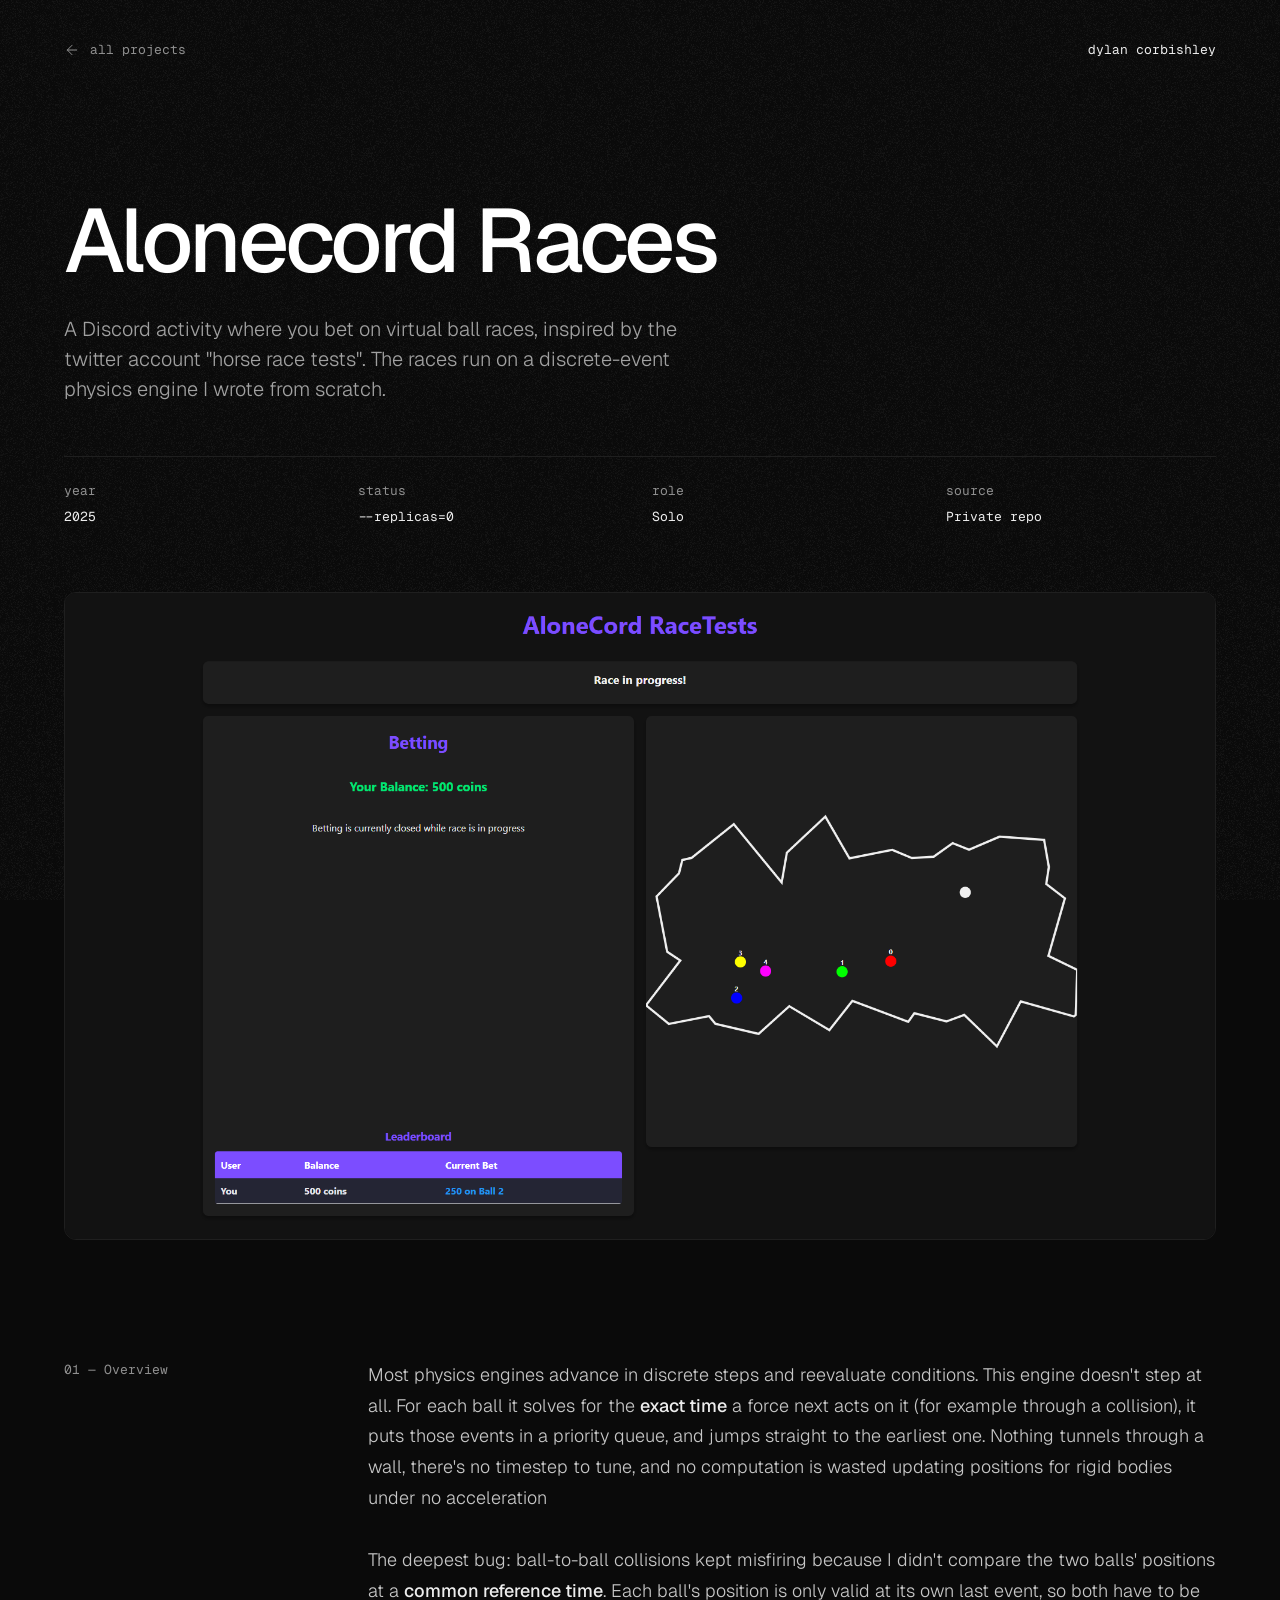
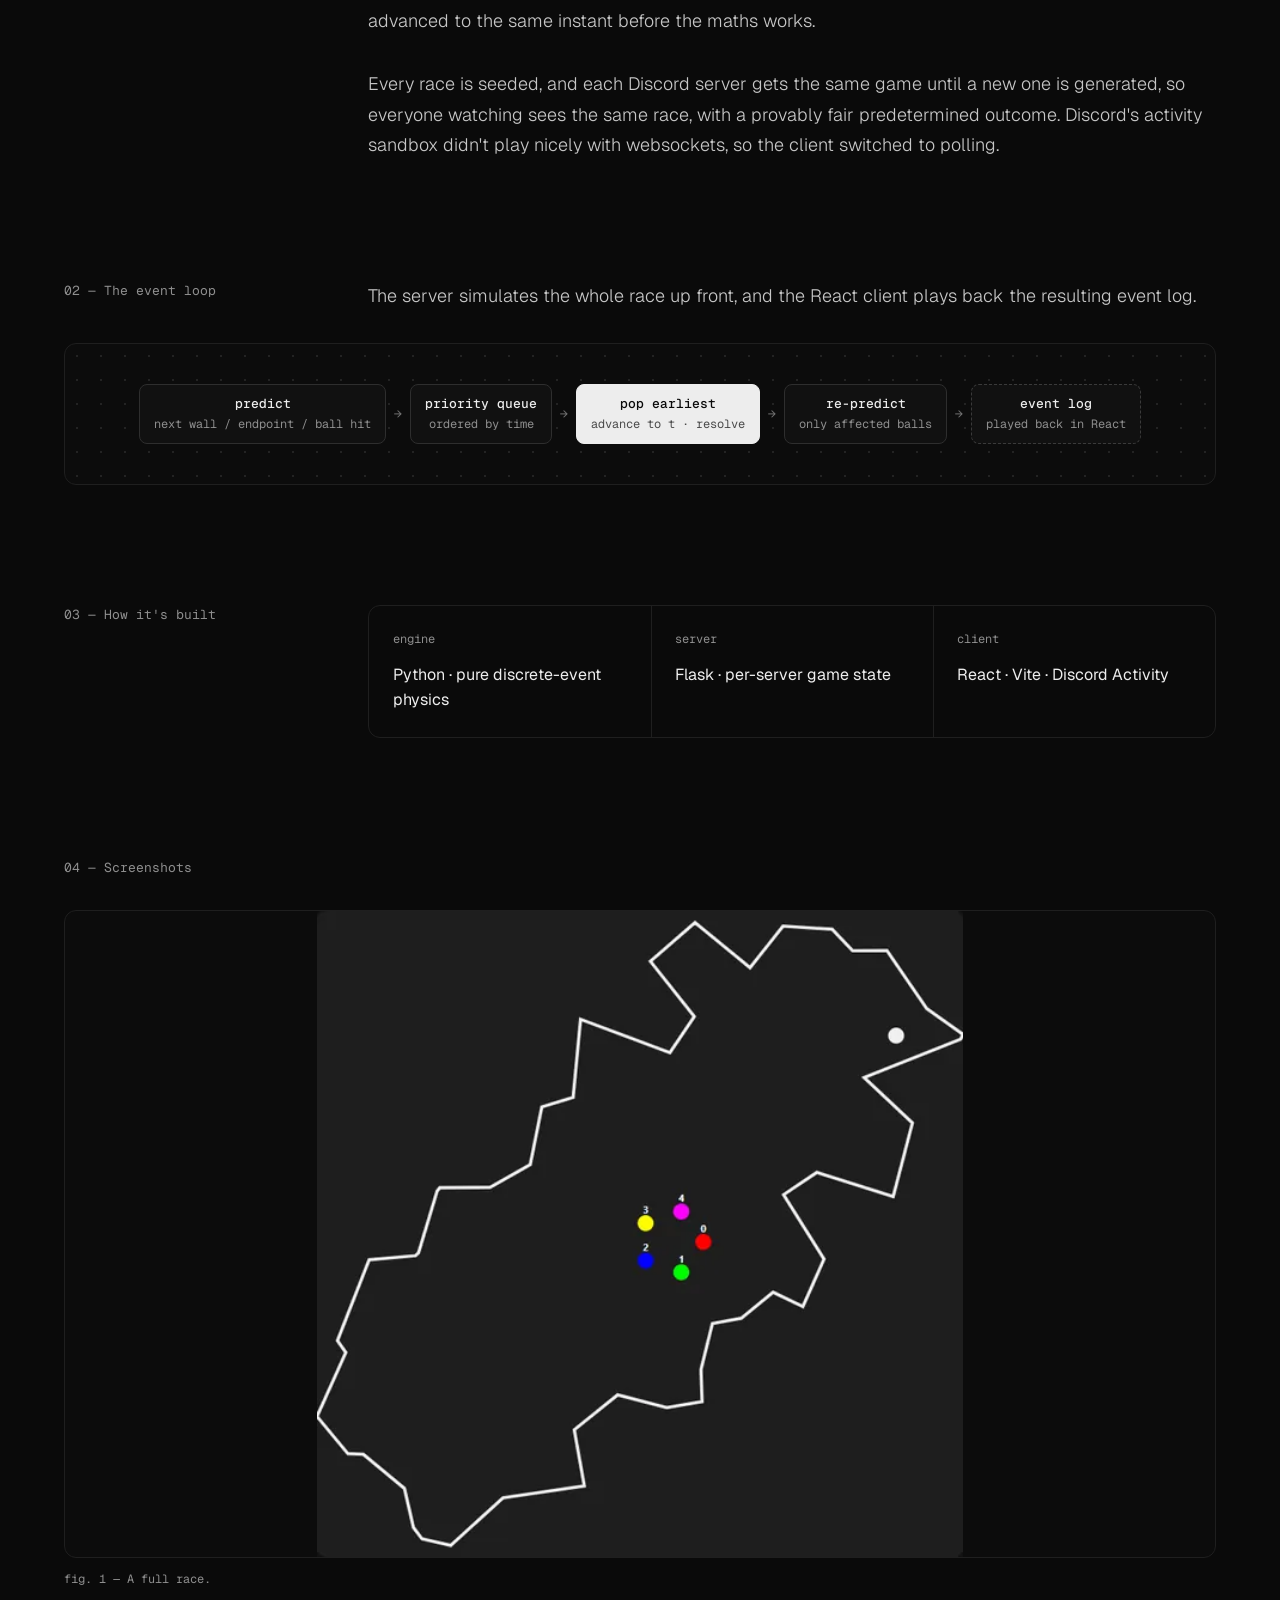
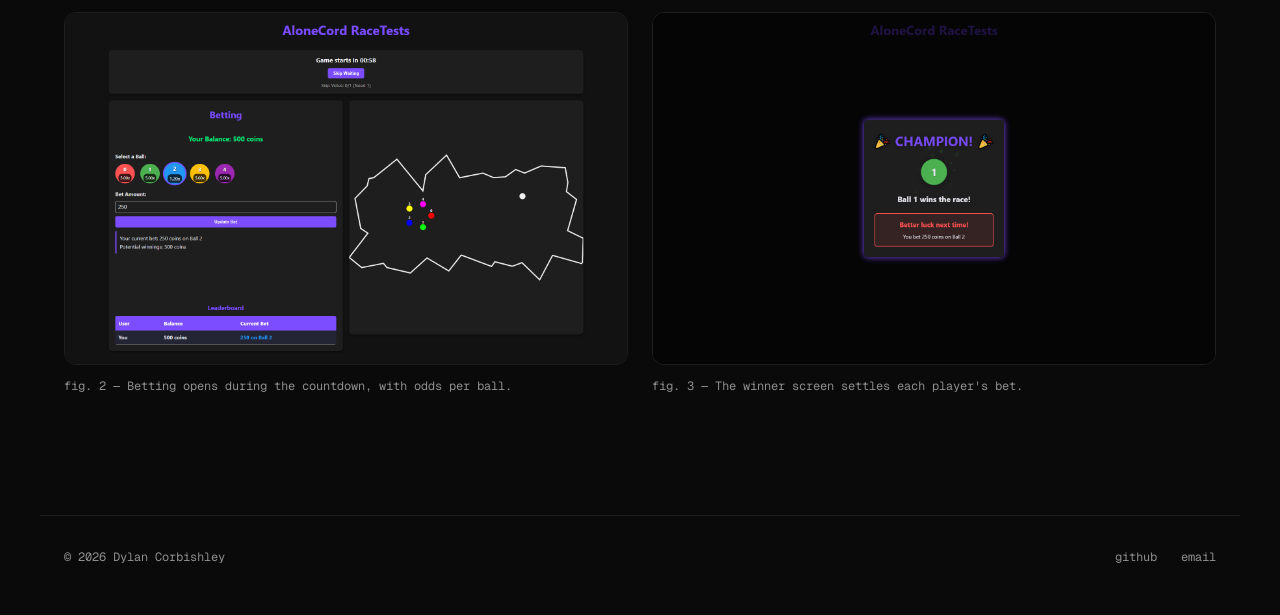
==== projects/alonecord-races.html @ eb1f4df1 "First pass static portfolio page" ====
<!doctype html>
<html lang="en">
<head>
<meta charset="utf-8">
<meta name="viewport" content="width=device-width, initial-scale=1">
<title>Alonecord Races — Dylan Corbishley</title>
<meta name="description" content="Alonecord Races: a Discord activity for betting on marble races, run by a discrete-event physics engine.">
<link rel="preconnect" href="https://fonts.googleapis.com">
<link rel="preconnect" href="https://fonts.gstatic.com" crossorigin>
<link href="https://fonts.googleapis.com/css2?family=Geist:wght@300;400;500;600&family=Geist+Mono:wght@400;500&display=swap" rel="stylesheet">
<link rel="stylesheet" href="../css/style.css">
</head>
<body>

<header class="site-header wrap">
  <a class="navlink" href="../index.html#work">
    <svg aria-hidden="true" width="16" height="16" viewBox="0 0 24 24" fill="none" stroke="currentColor" stroke-width="1.5" stroke-linecap="round" stroke-linejoin="round"><path d="M19 12H5"></path><path d="m12 19-7-7 7-7"></path></svg>
    <span>all projects</span>
  </a>
  <a class="navlink home" href="../index.html">dylan corbishley</a>
</header>

<main>
  <section class="intro wrap">
    <h1 class="display sm decode">Alonecord Races</h1>
    <p class="lede">A Discord activity where you bet on virtual ball races, inspired by the twitter account "horse race tests". The races run on a discrete-event physics engine I wrote from scratch.</p>
    <dl class="meta">
      <div><dt>year</dt><dd>2025</dd></div>
      <div><dt>status</dt><dd>--replicas=0</dd></div>
      <div><dt>role</dt><dd>Solo</dd></div>
      <div><dt>source</dt><dd>Private repo</dd></div>
    </dl>
  </section>

  <section class="block wrap">
    <div class="shot r169" data-src="../assets/shots/alonecord-hero.png">[ alonecord-hero.png ]</div>
  </section>

  <section class="block wrap">
    <div class="row">
      <h2>01 — Overview</h2>
      <div class="body prose">
        <p>Most physics engines advance in discrete steps and reevaluate conditions. This engine doesn't step at all. For each ball it solves for the <strong>exact time</strong> a force next acts on it (for example through a collision), it puts those events in a priority queue, and jumps straight to the earliest one. Nothing tunnels through a wall, there's no timestep to tune, and no computation is wasted updating positions for rigid bodies under no acceleration</p>
        <p>The deepest bug: ball-to-ball collisions kept misfiring because I didn't compare the two balls' positions at a <strong>common reference time</strong>. Each ball's position is only valid at its own last event, so both have to be advanced to the same instant before the maths works.</p>
        <p>Every race is seeded, and each Discord server gets the same game until a new one is generated, so everyone watching sees the same race, with a provably fair predetermined outcome. Discord's activity sandbox didn't play nicely with websockets, so the client switched to polling.</p>
      </div>
    </div>
  </section>

  <section class="block wrap">
    <div class="row">
      <h2>02 — The event loop</h2>
      <div class="body prose">
        <p>The server simulates the whole race up front, and the React client plays back the resulting event log.</p>
      </div>
    </div>
    <div class="diagram spaced">
      <div class="chain" role="img" aria-label="Event loop: predict each ball's next collision, push events into a priority queue ordered by time, pop the earliest, advance all balls to that time and resolve the collision, then re-predict only the balls involved. The finished event log is played back by the React client.">
        <div class="node"><b>predict</b><small>next wall / endpoint / ball hit</small></div>
        <span class="arrow">→</span>
        <div class="node"><b>priority queue</b><small>ordered by time</small></div>
        <span class="arrow">→</span>
        <div class="node core"><b>pop earliest</b><small>advance to t · resolve</small></div>
        <span class="arrow">→</span>
        <div class="node"><b>re-predict</b><small>only affected balls</small></div>
        <span class="arrow">→</span>
        <div class="node store"><b>event log</b><small>played back in React</small></div>
      </div>
    </div>
  </section>

  <section class="block wrap">
    <div class="row">
      <h2>03 — How it's built</h2>
      <div class="body">
        <div class="stack">
          <div><span class="k">engine</span><span class="v">Python · pure discrete-event physics</span></div>
          <div><span class="k">server</span><span class="v">Flask · per-server game state</span></div>
          <div><span class="k">client</span><span class="v">React · Vite · Discord Activity</span></div>
        </div>
      </div>
    </div>
  </section>

  <section class="block wrap">
    <h2 class="label">04 — Screenshots</h2>
    <div class="shots">
      <figure class="wide">
        <div class="shot r169 contain" data-src="../assets/shots/alonecord-race.webp">[ alonecord-race.webp ]</div>
        <figcaption>fig. 1 — A full race.</figcaption>
      </figure>
      <figure>
        <div class="shot" data-src="../assets/shots/alonecord-betting.png">[ alonecord-betting.png ]</div>
        <figcaption>fig. 2 — Betting opens during the countdown, with odds per ball.</figcaption>
      </figure>
      <figure>
        <div class="shot" data-src="../assets/shots/alonecord-winner.png">[ alonecord-winner.png ]</div>
        <figcaption>fig. 3 — The winner screen settles each player's bet.</figcaption>
      </figure>
    </div>
  </section>
</main>

<footer class="site-footer wrap">
  <span>© 2026 Dylan Corbishley</span>
  <nav aria-label="Footer"><a href="https://github.com/Dodo-alone">github</a><a href="mailto:djcbish@gmail.com">email</a></nav>
</footer>
<div class="grain" aria-hidden="true"></div>
<script src="../js/site.js"></script>
</body>
</html>
---- css/style.css ----
/* Portfolio — dark, Geist, grain. Ported from the Claude Design canvas. */

:root {
  --bg: #0a0a0a;
  --surface: #0c0c0c;
  --surface-2: #111111;
  --line: #1f1f1f;
  --line-2: #2e2e2e;
  --text: #ededed;
  --text-strong: #ffffff;
  --text-body: #c7c7c7;
  --muted: #a1a1a1;
  --dim: #8f8f8f;
  --faint: #6e6e6e;
  --sans: 'Geist', system-ui, sans-serif;
  --mono: 'Geist Mono', ui-monospace, monospace;
}

* { box-sizing: border-box; }

html { color-scheme: dark; }

body {
  margin: 0;
  min-height: 100vh;
  background: var(--bg);
  color: var(--text);
  font-family: var(--sans);
  font-size: 16px;
  line-height: 1.6;
  -webkit-font-smoothing: antialiased;
}

a { color: var(--text); text-decoration: none; }
a:hover { color: var(--text-strong); }
img { max-width: 100%; }

.mono { font-family: var(--mono); }

.wrap {
  max-width: 1200px;
  margin: 0 auto;
  padding-left: 24px;
  padding-right: 24px;
}

/* ---------- header / footer ---------- */

.site-header {
  display: flex;
  flex-wrap: wrap;
  align-items: center;
  justify-content: space-between;
  gap: 8px 16px;
  padding-top: 28px;
  padding-bottom: 28px;
  font-family: var(--mono);
  font-size: 13px;
}

.site-header nav { display: flex; flex-wrap: wrap; gap: 0 28px; }

.navlink {
  display: inline-flex;
  align-items: center;
  gap: 10px;
  min-height: 44px;
  color: var(--dim);
  transition: color .15s;
}
.navlink:hover { color: var(--text-strong); }
.navlink.home { color: var(--text); }

.site-footer {
  display: flex;
  flex-wrap: wrap;
  justify-content: space-between;
  align-items: center;
  gap: 16px;
  padding-top: 32px;
  padding-bottom: 48px;
  border-top: 1px solid var(--line);
  font-family: var(--mono);
  font-size: 12px;
  color: var(--dim);
}
.site-footer nav { display: flex; flex-wrap: wrap; gap: 0 24px; }
.site-footer a { color: var(--dim); }
.site-footer a:hover { color: var(--text-strong); }

/* ---------- type ---------- */

.eyebrow {
  font-family: var(--mono);
  font-size: 13px;
  color: var(--dim);
  letter-spacing: 0.02em;
}

.display {
  margin: 0;
  font-size: clamp(48px, 9vw, 128px);
  line-height: 0.95;
  font-weight: 500;
  letter-spacing: -0.045em;
  color: var(--text-strong);
}
.display.sm { font-size: clamp(44px, 7vw, 96px); line-height: 1; letter-spacing: -0.04em; }

.lede {
  margin: 0;
  max-width: 640px;
  font-size: 20px;
  line-height: 1.5;
  color: var(--muted);
  font-weight: 300;
}

.prose {
  display: flex;
  flex-direction: column;
  gap: 20px;
  font-size: 18px;
  line-height: 1.7;
  color: var(--text-body);
  font-weight: 300;
}
.prose p, .prose ul { margin: 0; }
.prose ul { padding-left: 1.2em; display: flex; flex-direction: column; gap: 8px; }
.prose strong { color: var(--text); font-weight: 500; }
.prose code { font-family: var(--mono); font-size: 0.85em; color: var(--text); }
.prose a { text-decoration: underline; text-decoration-color: var(--faint); text-underline-offset: 3px; }

/* ---------- sections ---------- */

.intro {
  display: flex;
  flex-direction: column;
  gap: 28px;
  padding-top: 96px;
  padding-bottom: 64px;
}

.block { padding-bottom: 120px; }

.section-head {
  display: flex;
  align-items: baseline;
  justify-content: space-between;
  gap: 16px;
  padding-bottom: 16px;
  margin-bottom: 32px;
  border-bottom: 1px solid var(--line);
  font-family: var(--mono);
  font-size: 13px;
}
.section-head h2 { margin: 0; font-size: 13px; font-weight: 400; color: var(--text); }
.section-head span { color: var(--dim); }

.label {
  margin: 0 0 32px;
  font-family: var(--mono);
  font-size: 13px;
  font-weight: 400;
  color: var(--dim);
}

/* label column + body column */
.row { display: flex; flex-wrap: wrap; gap: 32px 64px; }
.row > h2 {
  margin: 0;
  flex: 1 1 240px;
  font-family: var(--mono);
  font-size: 13px;
  font-weight: 400;
  color: var(--dim);
}
.row > .body { flex: 999 1 560px; min-width: 0; display: flex; flex-direction: column; gap: 32px; }

/* ---------- meta list ---------- */

.meta {
  margin: 24px 0 0;
  display: grid;
  grid-template-columns: repeat(auto-fit, minmax(160px, 1fr));
  gap: 24px;
  padding-top: 24px;
  border-top: 1px solid var(--line);
  font-family: var(--mono);
  font-size: 13px;
}
.meta div { display: flex; flex-direction: column; gap: 6px; }
.meta dt { color: var(--dim); }
.meta dd { margin: 0; color: var(--text); }

/* ---------- screenshots / placeholders ---------- */

.shot {
  position: relative;
  display: flex;
  align-items: center;
  justify-content: center;
  overflow: hidden;
  border: 1px solid var(--line);
  border-radius: 12px;
  background-color: #0f0f0f;
  background-image: repeating-linear-gradient(135deg, #171717 0 1px, transparent 1px 14px);
  font-family: var(--mono);
  font-size: 12px;
  color: var(--faint);
  text-align: center;
  padding: 16px;
  aspect-ratio: 16 / 10;
}
.shot.r169 { aspect-ratio: 16 / 9; }
.shot.r219 { aspect-ratio: 21 / 9; }
.shot.has-img { padding: 0; background: var(--surface); }
.shot > img { display: block; width: 100%; height: 100%; object-fit: cover; }
.shot.contain > img { object-fit: contain; }
.shot.pixel > img { image-rendering: pixelated; }

figure { margin: 0; display: flex; flex-direction: column; gap: 12px; }
figcaption { font-family: var(--mono); font-size: 12px; color: var(--dim); line-height: 1.5; }

.shots {
  display: grid;
  grid-template-columns: repeat(auto-fill, minmax(min(100%, 480px), 1fr));
  gap: 24px;
}
.shots .wide { grid-column: 1 / -1; }

/* ---------- hero (about me) ---------- */

.hero { display: flex; flex-direction: column; gap: 28px; padding-top: 120px; padding-bottom: 120px; }
.hero .lede-stack { display: flex; flex-direction: column; gap: 16px; }

.button {
  display: inline-flex;
  align-items: center;
  gap: 10px;
  min-height: 44px;
  padding: 0 18px;
  border: 1px solid var(--line-2);
  border-radius: 999px;
  color: var(--text);
  transition: border-color .2s, background-color .2s;
}
.button:hover { border-color: #5a5a5a; background: var(--surface-2); }
.button.primary { background: var(--text); color: var(--bg); border-color: var(--text); }
.button.primary:hover { background: var(--text-strong); color: var(--bg); }

.points {
  display: grid;
  grid-template-columns: repeat(auto-fit, minmax(240px, 1fr));
  border: 1px solid var(--line);
  border-radius: 12px;
  overflow: hidden;
}
.points > div { box-shadow: 1px 0 0 var(--line), 0 1px 0 var(--line); padding: 24px; display: flex; flex-direction: column; gap: 8px; }
.points b { font-weight: 500; color: var(--text-strong); font-size: 16px; }
.points span { color: var(--muted); font-size: 15px; font-weight: 300; }

/* ---------- project cards ---------- */

.cards {
  display: grid;
  grid-template-columns: repeat(auto-fill, minmax(min(100%, 360px), 1fr));
  gap: 24px;
}

.card {
  display: flex;
  flex-direction: column;
  border: 1px solid var(--line);
  border-radius: 12px;
  overflow: hidden;
  background: var(--surface);
  color: var(--text);
  transition: border-color .2s ease, background-color .2s ease;
}
.card:hover { border-color: #5a5a5a; background-color: var(--surface-2); color: var(--text); }
.card .shot { border: 0; border-bottom: 1px solid var(--line); border-radius: 0; transition: filter .25s ease; }
.card:hover .shot { filter: brightness(1.25); }
.card .card-body { padding: 24px; display: flex; flex-direction: column; gap: 10px; flex: 1; }
.card .card-meta { font-family: var(--mono); font-size: 12px; color: var(--dim); }
.card .card-title { display: flex; justify-content: space-between; align-items: center; gap: 16px; }
.card h3 { margin: 0; font-size: 22px; font-weight: 500; letter-spacing: -0.02em; color: var(--text-strong); }
.card p { margin: 0; font-size: 15px; color: var(--muted); }
.card .go { flex: none; transition: transform .2s ease, stroke .2s ease; }
.card:hover .go { transform: translate(3px, -3px); stroke: var(--text-strong); }

/* Three columns on a 6-track grid, so a short last row never leaves a gap:
   two leftover cards split the row, one leftover card spans it sideways. */
@media (min-width: 1176px) {
  .cards { grid-template-columns: repeat(6, 1fr); }
  .cards > .card { grid-column: span 2; }
  .cards > .card:nth-last-child(2):nth-child(3n+1),
  .cards > .card:last-child:nth-child(3n+2) { grid-column: span 3; }
  .cards > .card:last-child:nth-child(3n+1) { grid-column: 1 / -1; flex-direction: row; }
  .cards > .card:last-child:nth-child(3n+1) .shot { flex: 0 0 calc((100% - 48px) / 3); border-bottom: 0; border-right: 1px solid var(--line); }
  .cards > .card:last-child:nth-child(3n+1) .card-body { justify-content: center; }
}

/* The featured tile: one wide card, image beside the text. */
.card.featured h3 { font-size: clamp(28px, 4vw, 44px); letter-spacing: -0.03em; }
.card.featured .card-body { gap: 16px; padding: 32px; }
.card.featured p { font-size: 17px; font-weight: 300; max-width: 560px; }
.facts { margin: 0; padding: 0; list-style: none; display: flex; flex-direction: column; gap: 8px; font-family: var(--mono); font-size: 13px; color: var(--text); }
.facts li::before { content: "→"; color: var(--dim); margin-right: 10px; }
@media (min-width: 960px) {
  .card.featured { flex-direction: row; }
  .card.featured .shot { flex: 0 0 55%; border-bottom: 0; border-right: 1px solid var(--line); }
  .card.featured .card-body { justify-content: center; padding: 40px; }
}

.tag {
  display: inline-block;
  padding: 2px 8px;
  border: 1px solid var(--line-2);
  border-radius: 999px;
  font-family: var(--mono);
  font-size: 11px;
  color: var(--muted);
  white-space: nowrap;
}
.tag.live { color: var(--text); border-color: #4a4a4a; }

/* ---------- metrics ---------- */

.metrics {
  display: grid;
  grid-template-columns: repeat(auto-fit, minmax(200px, 1fr));
  border: 1px solid var(--line);
  border-radius: 12px;
  overflow: hidden;
}
.metrics > div { box-shadow: 1px 0 0 var(--line), 0 1px 0 var(--line); padding: 32px; display: flex; flex-direction: column; gap: 8px; }
.metrics b { font-size: 40px; font-weight: 500; letter-spacing: -0.03em; color: var(--text-strong); line-height: 1.1; }
.metrics span { font-family: var(--mono); font-size: 12px; color: var(--dim); }

/* ---------- stack grid ---------- */

.stack {
  display: grid;
  grid-template-columns: repeat(auto-fit, minmax(240px, 1fr));
  border: 1px solid var(--line);
  border-radius: 12px;
  overflow: hidden;
}
.stack > div { box-shadow: 1px 0 0 var(--line), 0 1px 0 var(--line); padding: 24px; display: flex; flex-direction: column; gap: 12px; }
.stack .k { font-family: var(--mono); font-size: 12px; color: var(--dim); }
.stack .v { font-size: 16px; color: var(--text); }

/* ---------- diagrams (flow layout, no absolute positioning) ---------- */

.diagram {
  border: 1px solid var(--line);
  border-radius: 12px;
  background-color: var(--surface);
  background-image: radial-gradient(#232323 1px, transparent 1px);
  background-size: 24px 24px;
  padding: 40px 24px;
  font-family: var(--mono);
  font-size: 13px;
  line-height: 18px;
}

.diagram.spaced { margin-top: 32px; }

.flow { display: flex; flex-direction: column; align-items: center; gap: 0; max-width: 720px; margin: 0 auto; }
.flow .tier { display: flex; flex-wrap: wrap; justify-content: center; gap: 16px; width: 100%; }
.flow .arrow { display: flex; justify-content: center; gap: 16px; width: 100%; padding: 6px 0; color: var(--faint); font-size: 12px; }
.flow .arrow span { flex: 1; max-width: 220px; text-align: center; }
.flow .arrow span:only-child { max-width: none; }

.chain { display: flex; flex-wrap: wrap; align-items: center; justify-content: center; gap: 10px 8px; }
.chain .arrow { color: var(--faint); }

.node {
  flex: 1 1 200px;
  max-width: 340px;
  min-height: 72px;
  padding: 12px;
  display: flex;
  flex-direction: column;
  align-items: center;
  justify-content: center;
  text-align: center;
  gap: 2px;
  background: var(--surface-2);
  border: 1px solid var(--line-2);
  border-radius: 8px;
  color: var(--text);
}
.node b { font-weight: 500; }
.node small { color: var(--dim); font-size: 12px; }
.node.core { background: var(--text); border-color: var(--text); color: var(--bg); }
.node.core small { color: #4a4a4a; }
.node.store { border-style: dashed; border-color: #3a3a3a; }
.node.full { max-width: 100%; flex-basis: 100%; }
.chain .node { flex: 0 1 auto; min-height: 0; padding: 10px 14px; }

/* ---------- image pairs ----------
   Columns are sized per pair (--cols) so both images come out the same height uncropped. */

.pair { display: grid; grid-template-columns: var(--cols, 1fr 1fr); gap: 24px; align-items: start; }
.pair.spaced { margin-top: 48px; }
.pair a.shot:hover { border-color: #5a5a5a; }
@media (max-width: 720px) { .pair { grid-template-columns: 1fr; } }

/* ---------- grain ---------- */

.grain {
  position: fixed;
  inset: 0;
  pointer-events: none;
  z-index: -1; /* behind the content: solid cards and images cover it, bare page shows it */
  opacity: .05;
  background-image: url(../assets/grain.png);
  background-repeat: repeat;
  background-size: 256px 256px;
}

@media (max-width: 640px) {
  .intro { padding-top: 56px; }
  .hero { padding-top: 56px; padding-bottom: 88px; }
  .block { padding-bottom: 88px; }
  .metrics b { font-size: 32px; }
}
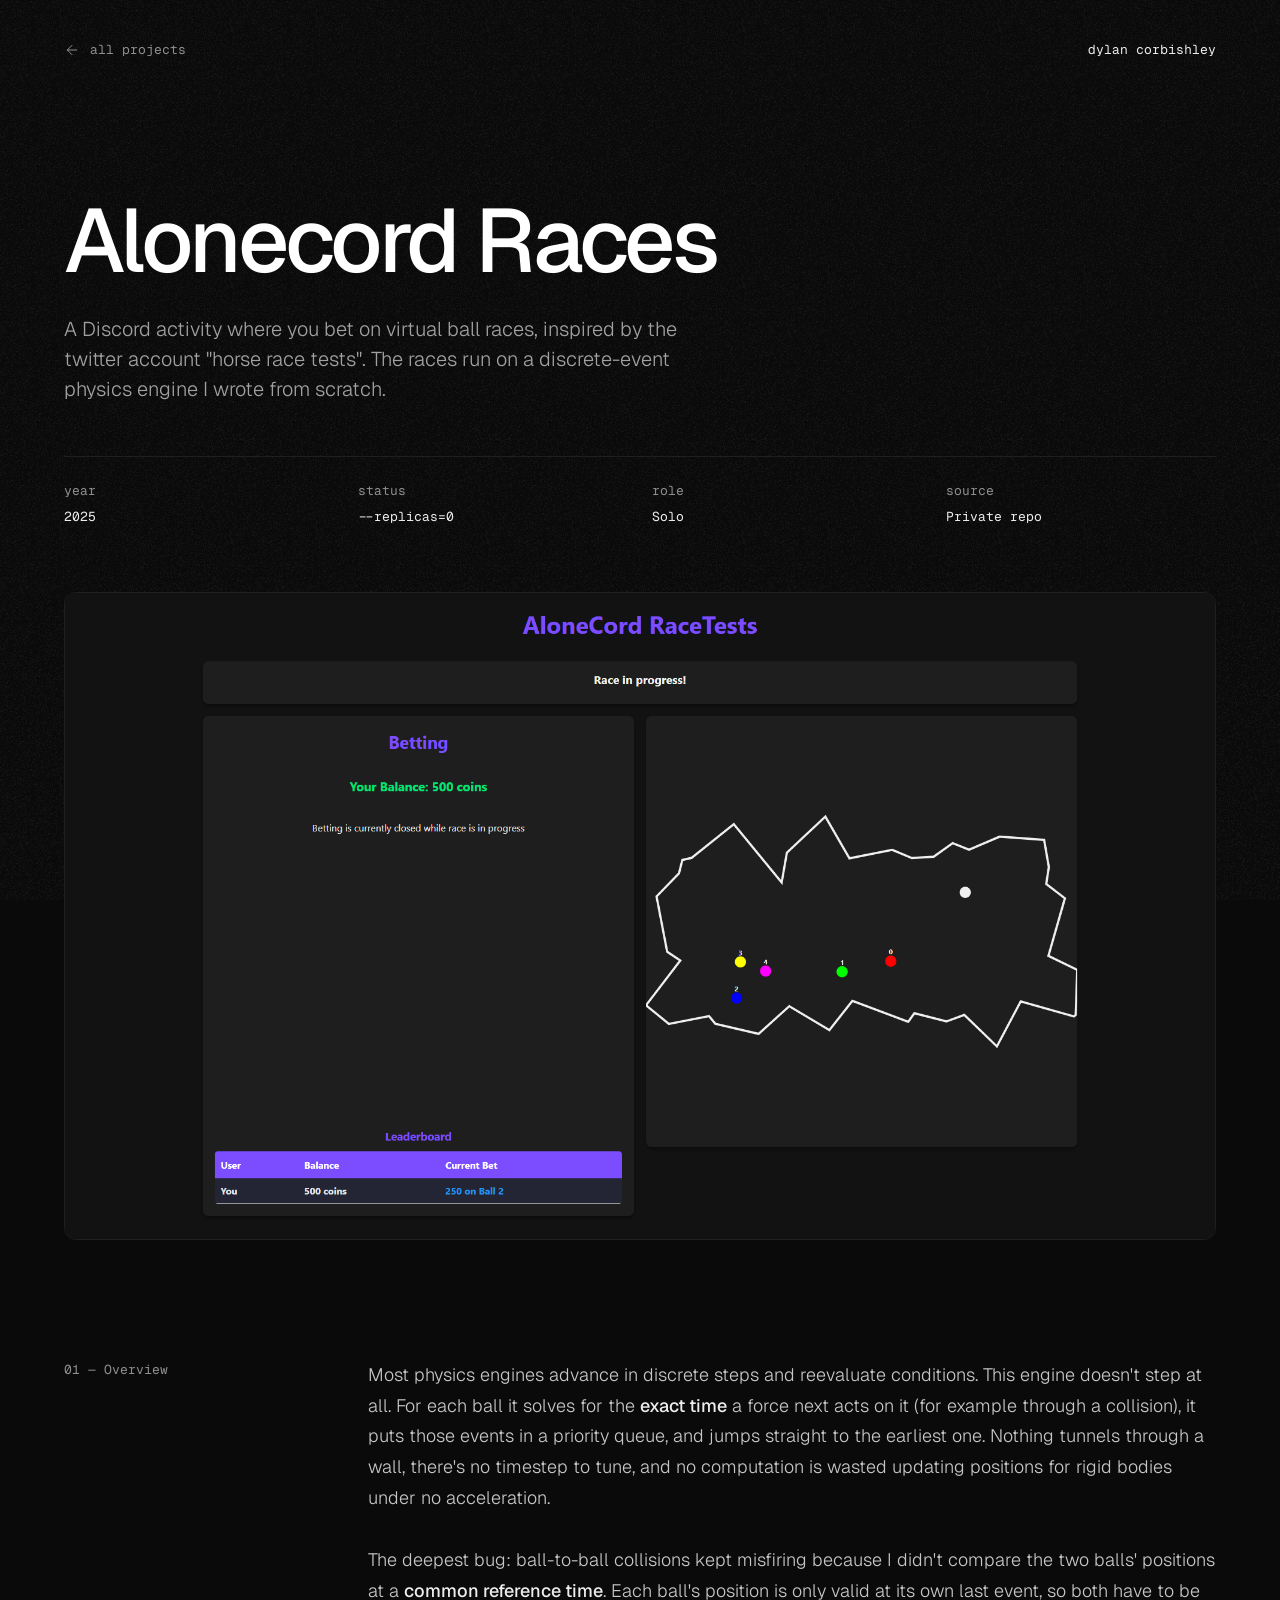
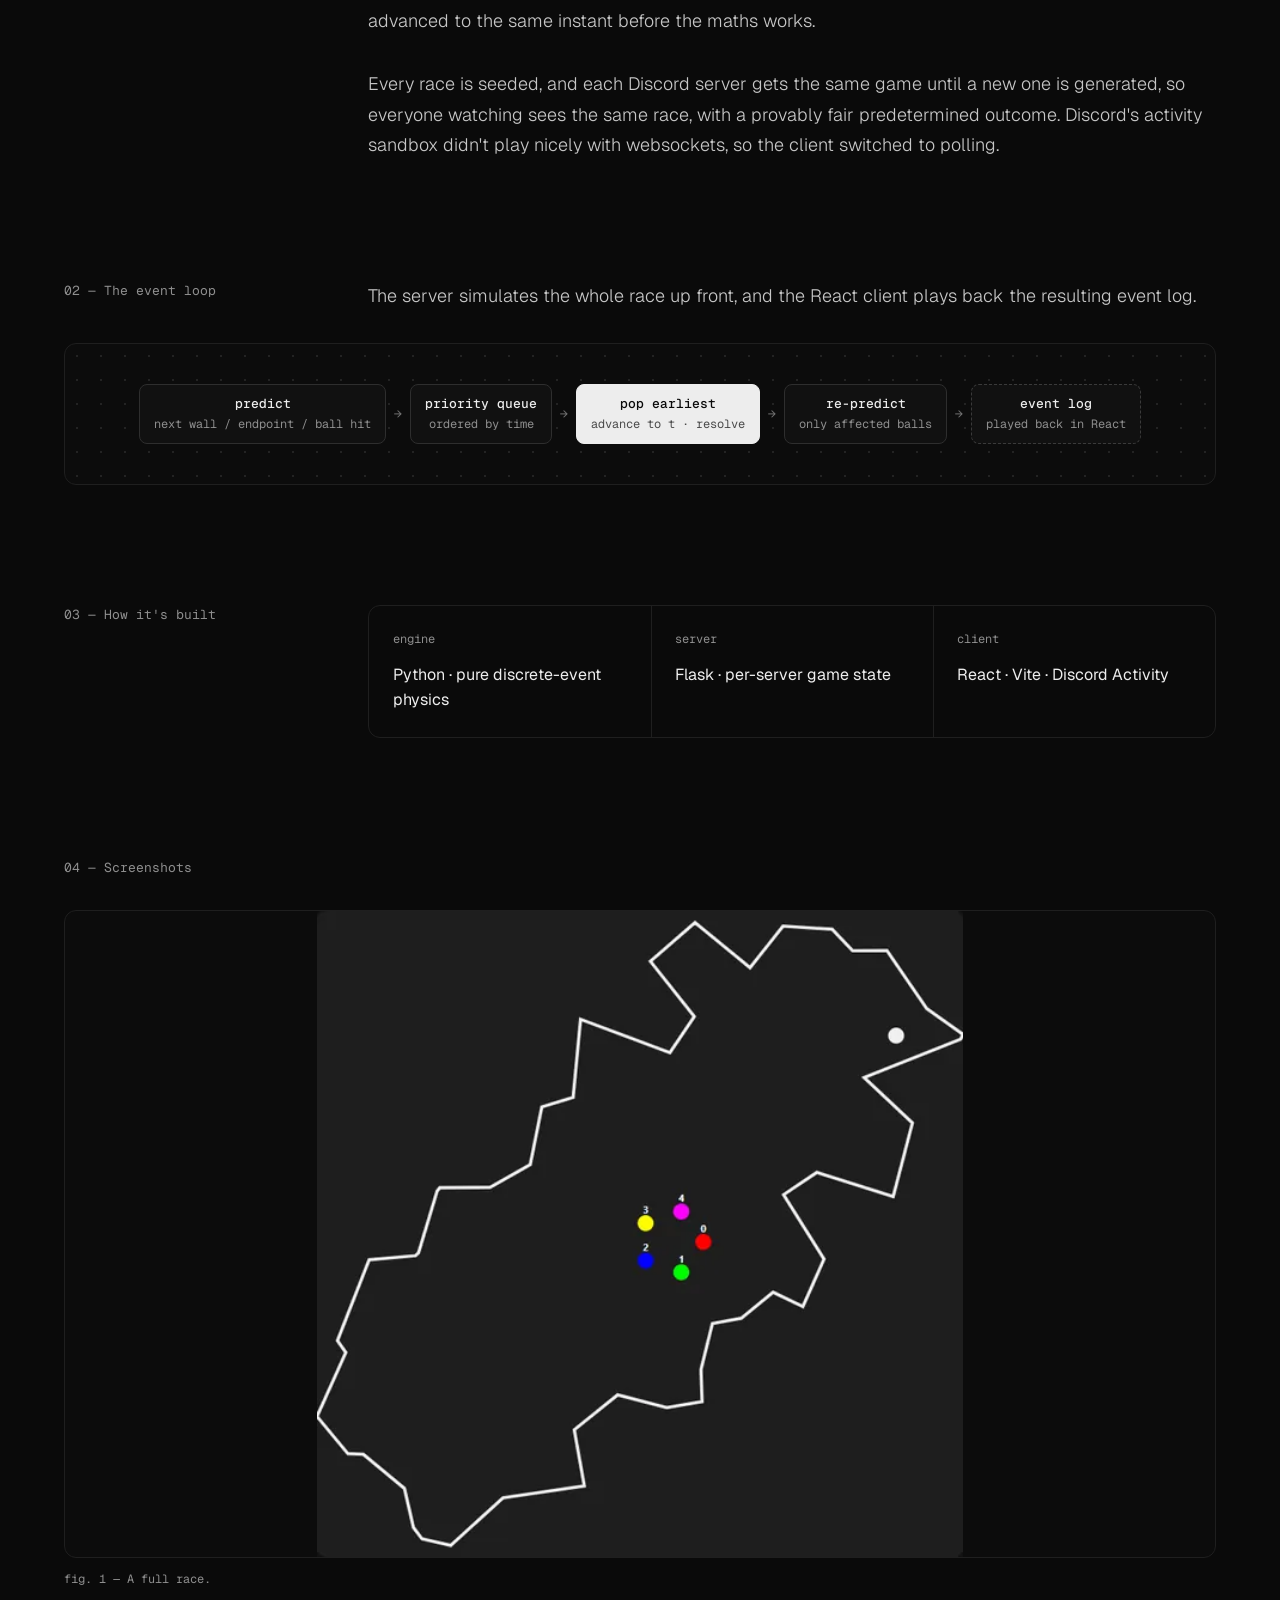
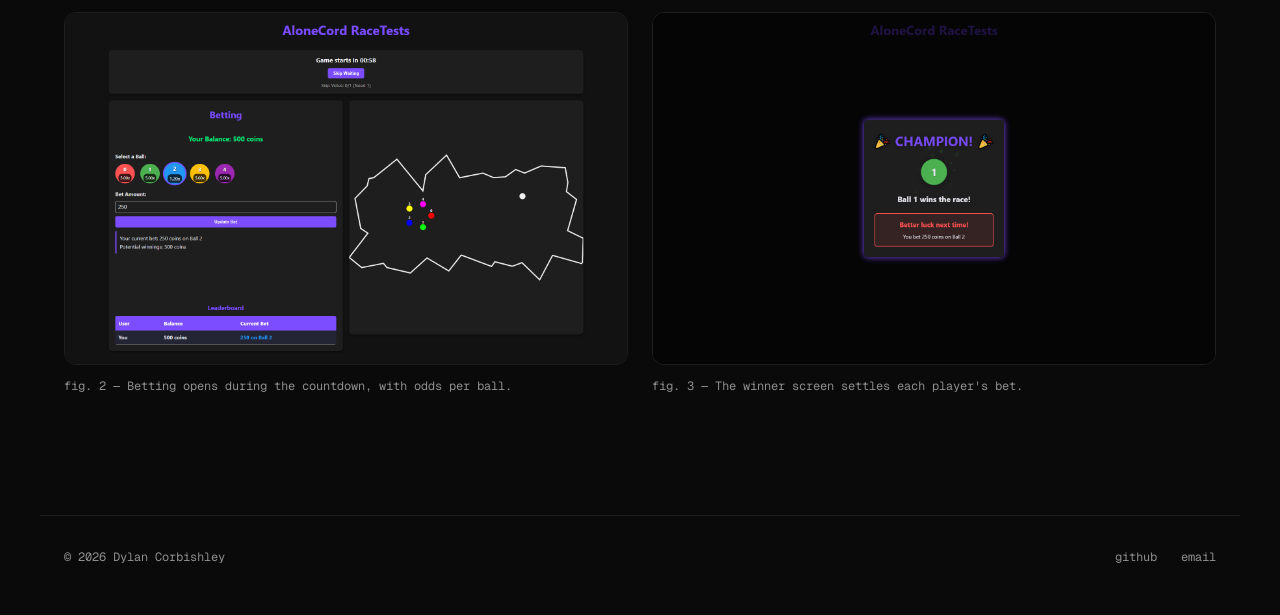
==== commit 3f94762c: "Fix pass" ====
--- a/projects/alonecord-races.html
+++ b/projects/alonecord-races.html
@@ -40,7 +40,7 @@
     <div class="row">
       <h2>01 — Overview</h2>
       <div class="body prose">
-        <p>Most physics engines advance in discrete steps and reevaluate conditions. This engine doesn't step at all. For each ball it solves for the <strong>exact time</strong> a force next acts on it (for example through a collision), it puts those events in a priority queue, and jumps straight to the earliest one. Nothing tunnels through a wall, there's no timestep to tune, and no computation is wasted updating positions for rigid bodies under no acceleration</p>
+        <p>Most physics engines advance in discrete steps and reevaluate conditions. This engine doesn't step at all. For each ball it solves for the <strong>exact time</strong> a force next acts on it (for example through a collision), it puts those events in a priority queue, and jumps straight to the earliest one. Nothing tunnels through a wall, there's no timestep to tune, and no computation is wasted updating positions for rigid bodies under no acceleration.</p>
         <p>The deepest bug: ball-to-ball collisions kept misfiring because I didn't compare the two balls' positions at a <strong>common reference time</strong>. Each ball's position is only valid at its own last event, so both have to be advanced to the same instant before the maths works.</p>
         <p>Every race is seeded, and each Discord server gets the same game until a new one is generated, so everyone watching sees the same race, with a provably fair predetermined outcome. Discord's activity sandbox didn't play nicely with websockets, so the client switched to polling.</p>
       </div>
